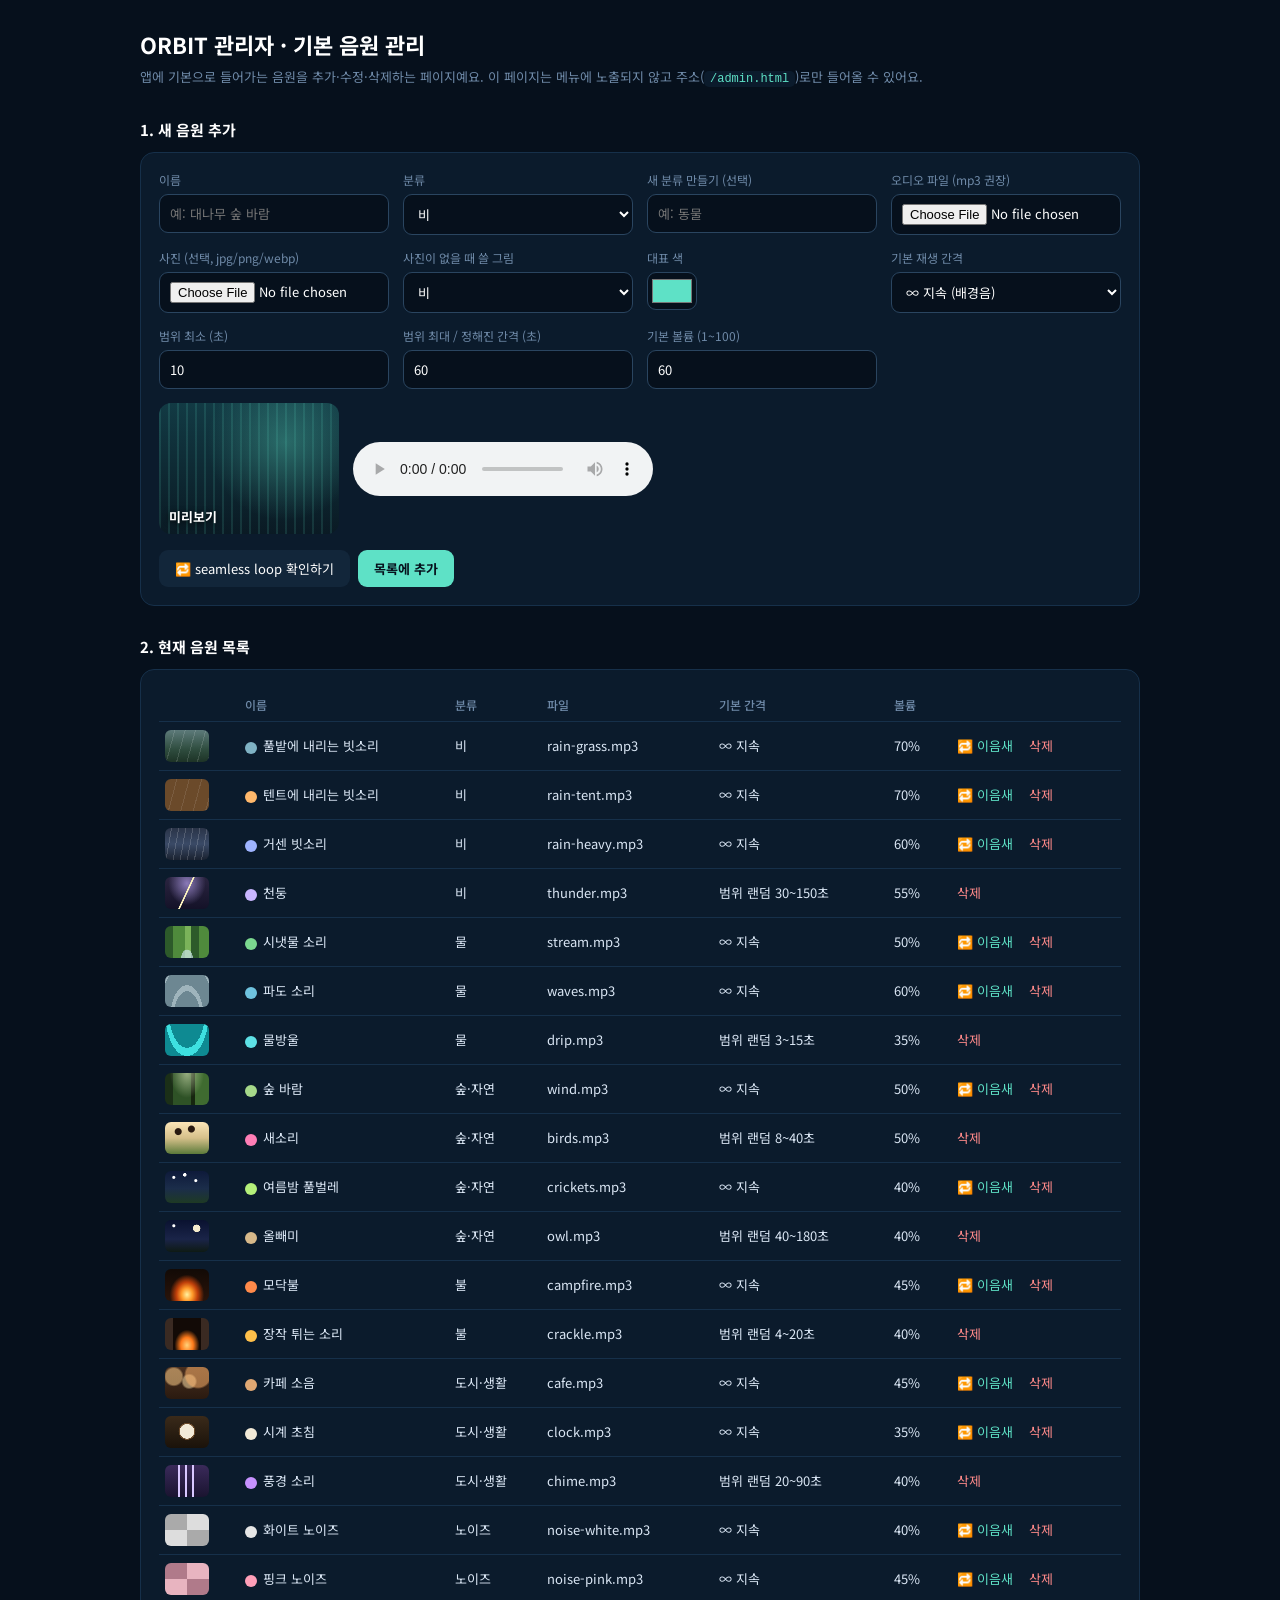
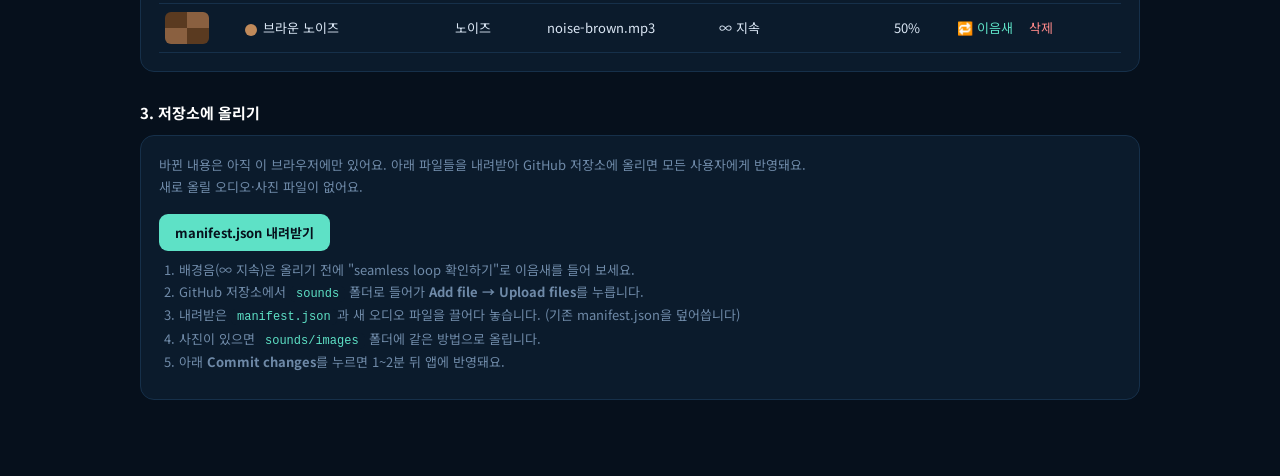
==== admin.html @ 8f3c001b "관리자 페이지에 seamless loop 확인 기능 추가 오디오를 고른 뒤(또는 목록의 배경음 옆 버튼으로) 끝 3초→처음 3초를 앱과 같은 반복 지점으로 이어서 재생하고, 이음새" ====
<!doctype html>
<html lang="ko">
<head>
<meta charset="utf-8">
<meta name="viewport" content="width=device-width, initial-scale=1">
<title>ORBIT 관리자 · 기본 음원 관리</title>
<meta name="robots" content="noindex">
<link rel="stylesheet" href="https://fonts.googleapis.com/css2?family=Noto+Sans+KR:wght@400;500;700&display=swap">
<link rel="stylesheet" href="css/scenes.css">
<style>
:root{--acc:#5ee1c6;--line:#16304a;--line2:#2a4560;--txt:#dbe7f5;--mut:#6f8aa8}
*{box-sizing:border-box;margin:0;padding:0}
body{font-family:'Noto Sans KR',system-ui,sans-serif;background:#06101c;color:var(--txt);padding:28px 20px 80px}
.wrap{max-width:1000px;margin:0 auto}
h1{font-size:22px;color:#fff;margin-bottom:6px}
h2{font-size:15px;color:#fff;margin:30px 0 12px}
p,li{font-size:13px;color:var(--mut);line-height:1.7}
ol{padding-left:20px;margin:8px 0}
code{background:#0b1b2c;padding:1px 6px;border-radius:5px;color:var(--acc);font-size:12px}
.box{background:#0b1b2c;border:1px solid var(--line);border-radius:14px;padding:18px}
.form{display:grid;grid-template-columns:repeat(auto-fill,minmax(220px,1fr));gap:14px}
label{display:flex;flex-direction:column;gap:6px;font-size:12px;color:var(--mut)}
input,select{background:#06101c;border:1px solid var(--line2);border-radius:9px;padding:9px 10px;color:#fff;font:inherit;font-size:13px}
input[type=color]{padding:2px;height:38px}
button{font:inherit;cursor:pointer;border:none;border-radius:9px;padding:9px 16px;font-size:13px;background:#12263a;color:#fff}
button.pri{background:var(--acc);color:#06101c;font-weight:700}
button.del{background:none;color:#ff8a8a;padding:4px 8px}
.acts{display:flex;gap:8px;margin-top:16px;flex-wrap:wrap;align-items:center}
.preview{display:flex;gap:14px;align-items:center;margin-top:14px}
.preview .card{width:180px;aspect-ratio:1.38;border-radius:12px;position:relative;overflow:hidden}
.preview .card img,.preview .card .art{position:absolute;inset:0;width:100%;height:100%;object-fit:cover}
.preview .card span{position:absolute;left:10px;bottom:8px;font-weight:700;color:#fff;font-size:13px;text-shadow:0 1px 6px #000;z-index:2}
table{width:100%;border-collapse:collapse;font-size:13px}
th,td{text-align:left;padding:8px 6px;border-bottom:1px solid var(--line)}
th{color:var(--mut);font-weight:500;font-size:12px}
td .sw{display:inline-block;width:12px;height:12px;border-radius:50%;vertical-align:middle;margin-right:6px}
td .th{width:44px;height:32px;border-radius:6px;display:block;background-size:cover}
.new{color:var(--acc);font-size:11px}
.dl a{display:inline-block;margin:4px 8px 4px 0;color:var(--acc);font-size:13px}
.msg{font-size:13px;color:var(--acc);margin-top:10px}
button.lp{background:none;color:var(--acc);padding:4px 8px;white-space:nowrap}
.lc{margin-top:14px;border:1px solid var(--line2);border-radius:12px;padding:14px;background:#06101c}
.lc-hd{display:flex;gap:8px;align-items:center;margin-bottom:10px}.lc-hd b{color:#fff;font-size:13px}.lc-hd .sp{flex:1}
.lc-wv{position:relative;height:90px;border-radius:8px;background:#0b1b2c;overflow:hidden}
.lc-wv canvas{width:100%;height:100%;display:block}
.lc-wv i{position:absolute;top:0;bottom:0;width:2px;background:#fff;left:0;opacity:.8}
.lc-wv span{position:absolute;top:6px;font-size:11px;color:var(--mut)}.lc-wv .l{left:8px}.lc-wv .r{right:8px}
.lc p{margin-top:8px}
</style>
</head>
<body>
<div class="wrap">
  <h1>ORBIT 관리자 · 기본 음원 관리</h1>
  <p>앱에 기본으로 들어가는 음원을 추가·수정·삭제하는 페이지예요. 이 페이지는 메뉴에 노출되지 않고 주소(<code>/admin.html</code>)로만 들어올 수 있어요.</p>

  <h2>1. 새 음원 추가</h2>
  <div class="box">
    <div class="form">
      <label>이름<input id="f-name" placeholder="예: 대나무 숲 바람"></label>
      <label>분류<select id="f-cat"></select></label>
      <label>새 분류 만들기 (선택)<input id="f-newcat" placeholder="예: 동물"></label>
      <label>오디오 파일 (mp3 권장)<input id="f-audio" type="file" accept="audio/*"></label>
      <label>사진 (선택, jpg/png/webp)<input id="f-image" type="file" accept="image/*"></label>
      <label>사진이 없을 때 쓸 그림<select id="f-scene"></select></label>
      <label>대표 색<input id="f-color" type="color" value="#5ee1c6"></label>
      <label>기본 재생 간격<select id="f-int"><option value="loop">∞ 지속 (배경음)</option><option value="range">범위 랜덤 (효과음)</option><option value="fixed">정해진 간격</option><option value="full">완전 랜덤</option></select></label>
      <label>범위 최소 (초)<input id="f-min" type="number" value="10" min="1" max="1800"></label>
      <label>범위 최대 / 정해진 간격 (초)<input id="f-max" type="number" value="60" min="1" max="1800"></label>
      <label>기본 볼륨 (1~100)<input id="f-vol" type="number" value="60" min="1" max="100"></label>
    </div>
    <div class="preview"><div class="card" id="pv"><div class="art scene s-mine"></div><span>미리보기</span></div><audio id="pa" controls></audio></div>
    <div class="acts"><button id="f-loop">🔁 seamless loop 확인하기</button><button class="pri" id="add">목록에 추가</button><span class="msg" id="msg"></span></div>
    <div class="lc" id="lc" hidden>
      <div class="lc-hd"><b id="lc-title"></b><span class="sp"></span><button id="lc-play">■ 멈추기</button><button id="lc-close">닫기</button></div>
      <div class="lc-wv"><canvas id="lc-wave"></canvas><i id="lc-head"></i><span class="l">끝 3초</span><span class="r">처음 3초</span></div>
      <p id="lc-info"></p>
    </div>
  </div>

  <h2>2. 현재 음원 목록</h2>
  <div class="box"><table><thead><tr><th></th><th>이름</th><th>분류</th><th>파일</th><th>기본 간격</th><th>볼륨</th><th></th></tr></thead><tbody id="list"></tbody></table></div>

  <h2>3. 저장소에 올리기</h2>
  <div class="box">
    <p>바뀐 내용은 아직 이 브라우저에만 있어요. 아래 파일들을 내려받아 GitHub 저장소에 올리면 모든 사용자에게 반영돼요.</p>
    <div class="dl" id="dl"></div>
    <div class="acts"><button class="pri" id="dlm">manifest.json 내려받기</button></div>
    <ol>
      <li>배경음(∞ 지속)은 올리기 전에 "seamless loop 확인하기"로 이음새를 들어 보세요.</li>
      <li>GitHub 저장소에서 <code>sounds</code> 폴더로 들어가 <b>Add file → Upload files</b>를 누릅니다.</li>
      <li>내려받은 <code>manifest.json</code>과 새 오디오 파일을 끌어다 놓습니다. (기존 manifest.json을 덮어씁니다)</li>
      <li>사진이 있으면 <code>sounds/images</code> 폴더에 같은 방법으로 올립니다.</li>
      <li>아래 <b>Commit changes</b>를 누르면 1~2분 뒤 앱에 반영돼요.</li>
    </ol>
  </div>
</div>
<script type="module" src="js/admin.js"></script>
</body>
</html>
---- css/scenes.css ----
/* Placeholder artwork drawn with CSS gradients.
   Each sound points to one of these with "scene" in sounds/manifest.json.
   When a sound has an "image", the photo is shown instead. */
.scene{background-color:#1a2a3a;background-size:cover;background-position:center}
.s-rain{background:repeating-linear-gradient(105deg,#ffffff00 0 9px,#ffffff22 9px 10px),linear-gradient(#5d7a7a,#2f4d3f 60%,#1d3326)}
.s-tent{background:repeating-linear-gradient(105deg,#ffffff00 0 11px,#ffffff1a 11px 12px),conic-gradient(from 180deg at 50% 0%,#6b4a2a 0 150deg,#b8c4c0 150deg 210deg,#6b4a2a 210deg)}
.s-storm{background:repeating-linear-gradient(100deg,#ffffff00 0 6px,#ffffff2a 6px 7px),linear-gradient(#2a3448,#3a4a66 50%,#1a2230)}
.s-thunder{background:linear-gradient(115deg,transparent 47%,#fff6c0 48% 50%,transparent 51%),radial-gradient(ellipse at 50% 20%,#8a7ab8,transparent 60%),linear-gradient(#2a2440,#141228)}
.s-stream{background:radial-gradient(ellipse at 50% 100%,#cfe8f0aa 0 18%,transparent 19%),repeating-linear-gradient(90deg,#2d5a2a 0 8px,#4f8a3c 8px 20px,#7bb35a 20px 26px)}
.s-wave{background:repeating-radial-gradient(ellipse at 50% 140%,#9fb4bc 0 3px,#6d8792 3px 14px),linear-gradient(#a9bcc4,#6d8792)}
.s-under{background:repeating-radial-gradient(ellipse at 50% -40%,#3ee0e0 0 4px,#0e8a92 4px 18px),linear-gradient(#18c4c4,#064c5a)}
.s-forest{background:radial-gradient(ellipse at 50% 0%,#f4ffd088,transparent 55%),repeating-linear-gradient(90deg,#1b2f17 0 8px,#2e5226 8px 26px,#16260f 26px 30px,#3f6b30 30px 46px)}
.s-birds{background:radial-gradient(circle at 30% 30%,#2a1a10 0 3px,transparent 4px),radial-gradient(circle at 60% 22%,#2a1a10 0 3px,transparent 4px),linear-gradient(#fbe5b8,#d6c08a 50%,#5b7a3a)}
.s-cricket{background:radial-gradient(circle at 20% 20%,#fff 0 1px,transparent 2px),radial-gradient(circle at 70% 30%,#fff 0 1px,transparent 2px),radial-gradient(circle at 45% 12%,#fff 0 1.5px,transparent 2px),linear-gradient(#0e1a3a,#1b2d4a 55%,#1e3a24)}
.s-night{background:radial-gradient(circle at 72% 26%,#f6eccc 0 9%,transparent 10%),radial-gradient(circle at 20% 18%,#fff 0 1px,transparent 2px),linear-gradient(#0a1230,#1a2448 60%,#0e1a14)}
.s-fire{background:radial-gradient(ellipse at 50% 80%,#fff2a0 0,#ff9a2a 18%,#c0400a 34%,transparent 55%),linear-gradient(#120a06,#2a140a)}
.s-fireplace{background:radial-gradient(ellipse at 50% 85%,#ffd27a 0,#ff7a1a 20%,transparent 40%),linear-gradient(90deg,#3a2a22 0 18%,#120a06 18% 82%,#3a2a22 82%)}
.s-cafe{background:radial-gradient(circle at 20% 30%,#ffcf8a88 0 8px,transparent 10px),radial-gradient(circle at 75% 25%,#ffb36a88 0 12px,transparent 14px),radial-gradient(circle at 55% 45%,#ffe0a888 0 6px,transparent 8px),linear-gradient(#4a3020,#2a1a10)}
.s-clock{background:radial-gradient(circle at 50% 48%,#f2ead8 0 26%,#6a4a2a 27% 30%,transparent 31%),linear-gradient(#3a2a1a,#1a120a)}
.s-chime{background:linear-gradient(90deg,transparent 30%,#d8c8ff 30% 33%,transparent 33% 46%,#d8c8ff 46% 49%,transparent 49% 62%,#d8c8ff 62% 65%,transparent 65%) 0 0/100% 70% no-repeat,linear-gradient(#3a2a5a,#1a1430)}
.s-white{background:repeating-conic-gradient(#ddd 0 25%,#aaa 0 50%) 0 0/3px 3px}
.s-pink{background:repeating-conic-gradient(#e8b4c0 0 25%,#b07a8a 0 50%) 0 0/4px 4px}
.s-brown{background:repeating-conic-gradient(#8a6040 0 25%,#5a3a20 0 50%) 0 0/5px 5px}
.s-mine{background:radial-gradient(circle at 70% 30%,#5ee1c655,transparent 50%),repeating-linear-gradient(90deg,#5ee1c622 0 2px,transparent 2px 9px),linear-gradient(#123a44,#0a1a24)}
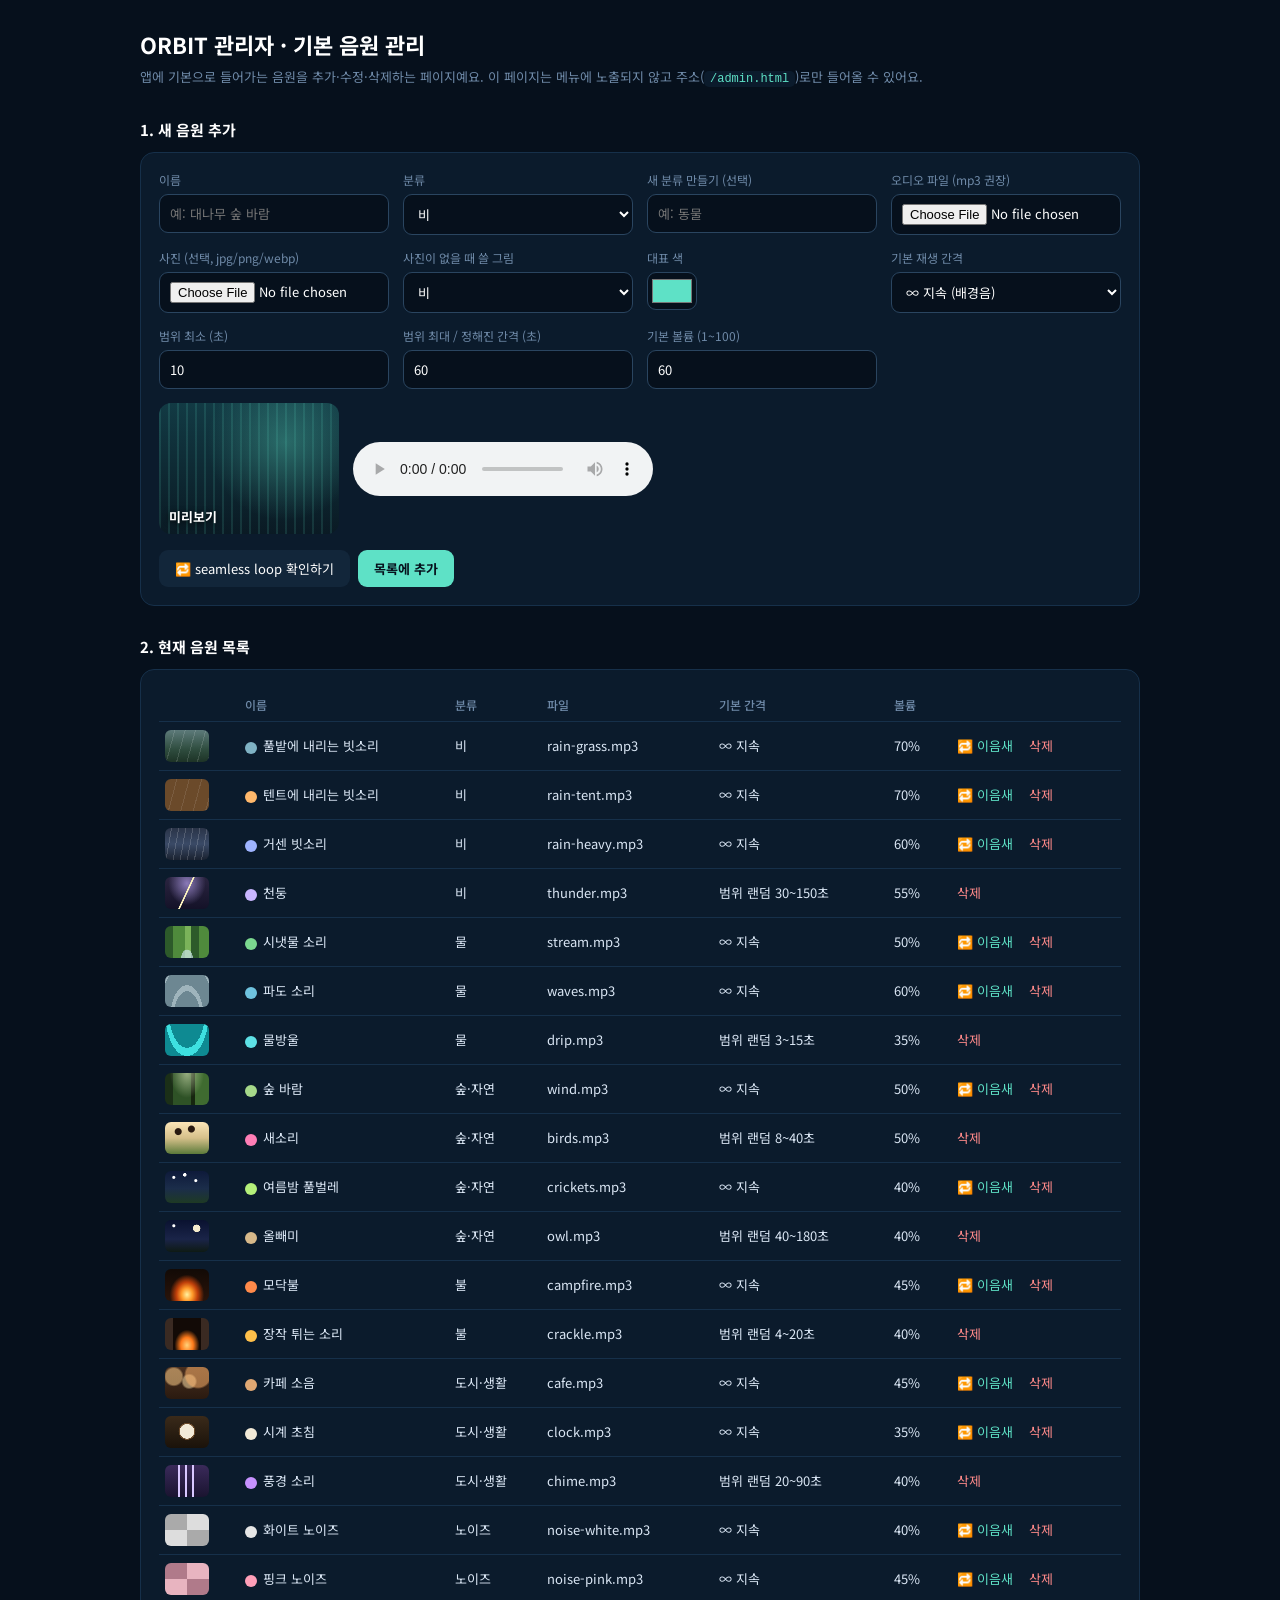
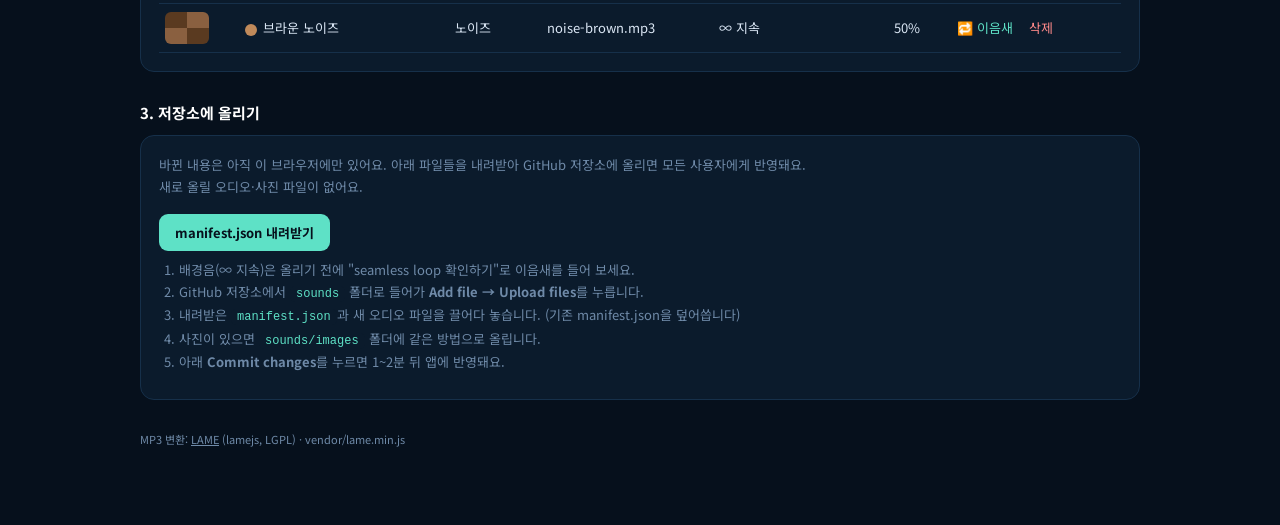
==== commit 8b165465: "관리자 페이지: 매끄러운 반복 파일 만들기 이음새 확인 화면에서 끝 부분을 처음과 겹쳐 섞어(equal-power crossfade) 반복 이음새가 없는 MP3를 브라우저에서 바로" ====
--- a/admin.html
+++ b/admin.html
@@ -46,6 +46,12 @@
 .lc-wv i{position:absolute;top:0;bottom:0;width:2px;background:#fff;left:0;opacity:.8}
 .lc-wv span{position:absolute;top:6px;font-size:11px;color:var(--mut)}.lc-wv .l{left:8px}.lc-wv .r{right:8px}
 .lc p{margin-top:8px}
+.lc-mk,.lc-made{display:flex;gap:10px;align-items:center;flex-wrap:wrap;margin-top:12px;font-size:13px;color:var(--mut)}
+.lc-mk label{flex-direction:row;align-items:center;gap:8px;font-size:13px}.lc-mk b{color:#fff;min-width:36px}
+.lc-mk input[type=range]{padding:0;width:140px;accent-color:var(--acc)}
+.lc-made{background:#0b1b2c;border-radius:10px;padding:10px 12px;color:var(--txt)}.lc-made .sp{flex:1}
+button:disabled{opacity:.6;cursor:wait}
+.credit{margin-top:30px;font-size:11px}
 </style>
 </head>
 <body>
@@ -74,6 +80,8 @@
       <div class="lc-hd"><b id="lc-title"></b><span class="sp"></span><button id="lc-play">■ 멈추기</button><button id="lc-close">닫기</button></div>
       <div class="lc-wv"><canvas id="lc-wave"></canvas><i id="lc-head"></i><span class="l">끝 3초</span><span class="r">처음 3초</span></div>
       <p id="lc-info"></p>
+      <div class="lc-mk"><span>이음새가 어색하면</span><label>겹치는 길이 <input type="range" id="lc-xf" min="0.5" max="5" step="0.5" value="2"> <b id="lc-xfv">2.0초</b></label><button class="pri" id="lc-make">✨ 매끄럽게 만들기</button></div>
+      <div class="lc-made" id="lc-made" hidden><span id="lc-made-info"></span><span class="sp"></span><button class="pri" id="lc-use">이 파일로 바꾸기</button><button id="lc-dl">⬇ 내려받기</button></div>
     </div>
   </div>
 
@@ -93,6 +101,7 @@
       <li>아래 <b>Commit changes</b>를 누르면 1~2분 뒤 앱에 반영돼요.</li>
     </ol>
   </div>
+  <p class="credit">MP3 변환: <a href="https://lame.sourceforge.io" style="color:var(--mut)">LAME</a> (lamejs, LGPL) · vendor/lame.min.js</p>
 </div>
 <script type="module" src="js/admin.js"></script>
 </body>
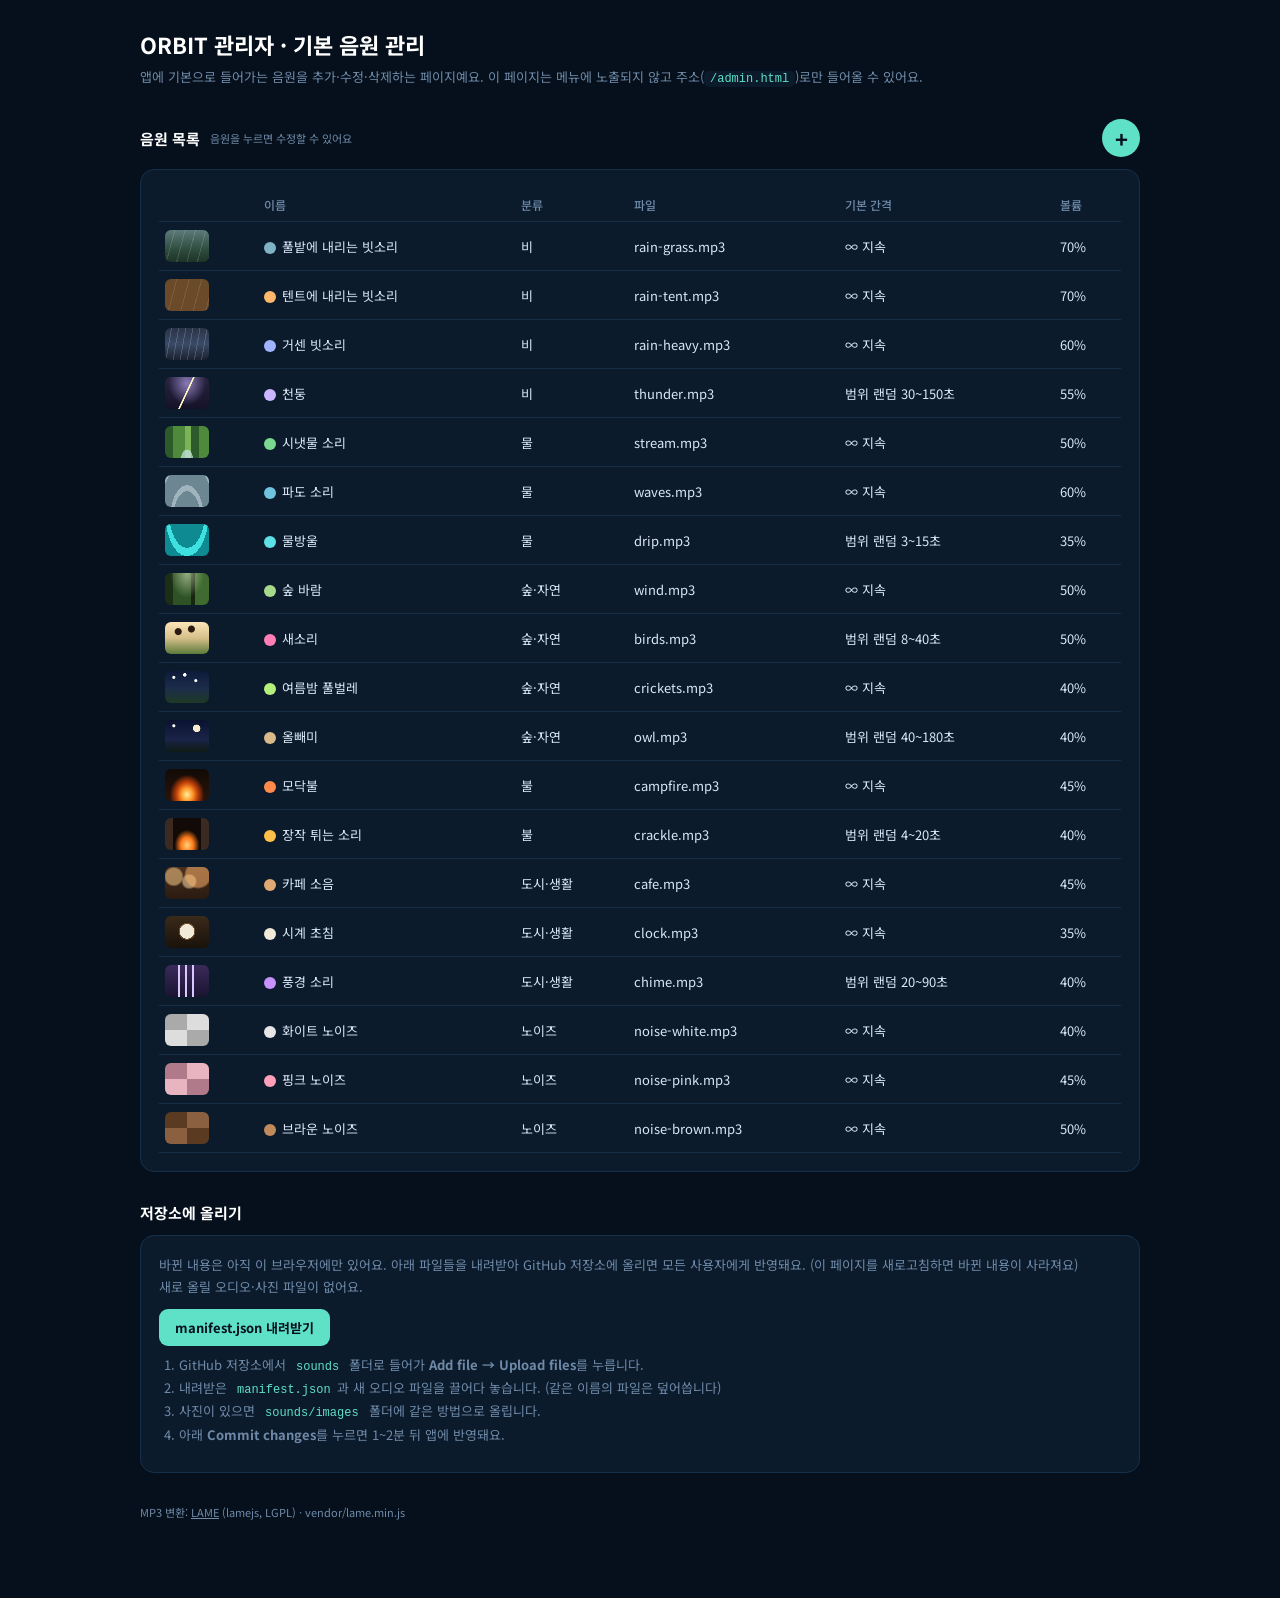
==== commit 75acc0b3: "관리자 페이지 개편: 음원 수정 모달, + 버튼, 볼륨 편집 목록의 음원을 누르면 수정 모달이 열리고, 목록 옆 + 버튼으로 같은 모달에서 추가. 모달 안에서 음원 볼륨 키우기·줄" ====
--- a/admin.html
+++ b/admin.html
@@ -8,49 +8,66 @@
 <link rel="stylesheet" href="https://fonts.googleapis.com/css2?family=Noto+Sans+KR:wght@400;500;700&display=swap">
 <link rel="stylesheet" href="css/scenes.css">
 <style>
-:root{--acc:#5ee1c6;--line:#16304a;--line2:#2a4560;--txt:#dbe7f5;--mut:#6f8aa8}
+:root{--acc:#5ee1c6;--line:#16304a;--line2:#2a4560;--txt:#dbe7f5;--mut:#6f8aa8;--bg:#06101c;--box:#0b1b2c}
 *{box-sizing:border-box;margin:0;padding:0}
-body{font-family:'Noto Sans KR',system-ui,sans-serif;background:#06101c;color:var(--txt);padding:28px 20px 80px}
+[hidden]{display:none!important}
+body{font-family:'Noto Sans KR',system-ui,sans-serif;background:var(--bg);color:var(--txt);padding:28px 20px 80px}
+body.lock{overflow:hidden}
 .wrap{max-width:1000px;margin:0 auto}
 h1{font-size:22px;color:#fff;margin-bottom:6px}
-h2{font-size:15px;color:#fff;margin:30px 0 12px}
+h2{font-size:15px;color:#fff}
+.sec{display:flex;align-items:center;gap:10px;margin:30px 0 12px}.sec .sp{flex:1}
 p,li{font-size:13px;color:var(--mut);line-height:1.7}
 ol{padding-left:20px;margin:8px 0}
-code{background:#0b1b2c;padding:1px 6px;border-radius:5px;color:var(--acc);font-size:12px}
-.box{background:#0b1b2c;border:1px solid var(--line);border-radius:14px;padding:18px}
-.form{display:grid;grid-template-columns:repeat(auto-fill,minmax(220px,1fr));gap:14px}
+code{background:var(--box);padding:1px 6px;border-radius:5px;color:var(--acc);font-size:12px}
+.box{background:var(--box);border:1px solid var(--line);border-radius:14px;padding:18px;overflow-x:auto}
+table{min-width:560px}
 label{display:flex;flex-direction:column;gap:6px;font-size:12px;color:var(--mut)}
-input,select{background:#06101c;border:1px solid var(--line2);border-radius:9px;padding:9px 10px;color:#fff;font:inherit;font-size:13px}
+input,select{background:var(--bg);border:1px solid var(--line2);border-radius:9px;padding:9px 10px;color:#fff;font:inherit;font-size:13px}
 input[type=color]{padding:2px;height:38px}
-button{font:inherit;cursor:pointer;border:none;border-radius:9px;padding:9px 16px;font-size:13px;background:#12263a;color:#fff}
-button.pri{background:var(--acc);color:#06101c;font-weight:700}
-button.del{background:none;color:#ff8a8a;padding:4px 8px}
-.acts{display:flex;gap:8px;margin-top:16px;flex-wrap:wrap;align-items:center}
-.preview{display:flex;gap:14px;align-items:center;margin-top:14px}
-.preview .card{width:180px;aspect-ratio:1.38;border-radius:12px;position:relative;overflow:hidden}
-.preview .card img,.preview .card .art{position:absolute;inset:0;width:100%;height:100%;object-fit:cover}
-.preview .card span{position:absolute;left:10px;bottom:8px;font-weight:700;color:#fff;font-size:13px;text-shadow:0 1px 6px #000;z-index:2}
+input[type=range]{padding:0;border:none;background:none;accent-color:var(--acc)}
+button{font:inherit;cursor:pointer;border:none;border-radius:9px;padding:9px 16px;font-size:13px;background:#12263a;color:#fff;white-space:nowrap}
+button.pri{background:var(--acc);color:var(--bg);font-weight:700}
+button.del{background:none;color:#ff8a8a}
+button:disabled{opacity:.55;cursor:wait}
+button.plus{width:38px;height:38px;padding:0;border-radius:50%;font-size:22px;line-height:38px;background:var(--acc);color:var(--bg);font-weight:700}
+.msg{font-size:13px;color:var(--acc)}
+/* list */
 table{width:100%;border-collapse:collapse;font-size:13px}
 th,td{text-align:left;padding:8px 6px;border-bottom:1px solid var(--line)}
 th{color:var(--mut);font-weight:500;font-size:12px}
+tbody tr{cursor:pointer}tbody tr:hover td{background:#0f2337}
 td .sw{display:inline-block;width:12px;height:12px;border-radius:50%;vertical-align:middle;margin-right:6px}
-td .th{width:44px;height:32px;border-radius:6px;display:block;background-size:cover}
-.new{color:var(--acc);font-size:11px}
+td .th{width:44px;height:32px;border-radius:6px;display:block;background-size:cover;background-position:center}
+.tag{color:var(--acc);font-size:11px;margin-left:4px}
 .dl a{display:inline-block;margin:4px 8px 4px 0;color:var(--acc);font-size:13px}
-.msg{font-size:13px;color:var(--acc);margin-top:10px}
-button.lp{background:none;color:var(--acc);padding:4px 8px;white-space:nowrap}
-.lc{margin-top:14px;border:1px solid var(--line2);border-radius:12px;padding:14px;background:#06101c}
-.lc-hd{display:flex;gap:8px;align-items:center;margin-bottom:10px}.lc-hd b{color:#fff;font-size:13px}.lc-hd .sp{flex:1}
-.lc-wv{position:relative;height:90px;border-radius:8px;background:#0b1b2c;overflow:hidden}
-.lc-wv canvas{width:100%;height:100%;display:block}
-.lc-wv i{position:absolute;top:0;bottom:0;width:2px;background:#fff;left:0;opacity:.8}
-.lc-wv span{position:absolute;top:6px;font-size:11px;color:var(--mut)}.lc-wv .l{left:8px}.lc-wv .r{right:8px}
-.lc p{margin-top:8px}
-.lc-mk,.lc-made{display:flex;gap:10px;align-items:center;flex-wrap:wrap;margin-top:12px;font-size:13px;color:var(--mut)}
-.lc-mk label{flex-direction:row;align-items:center;gap:8px;font-size:13px}.lc-mk b{color:#fff;min-width:36px}
-.lc-mk input[type=range]{padding:0;width:140px;accent-color:var(--acc)}
-.lc-made{background:#0b1b2c;border-radius:10px;padding:10px 12px;color:var(--txt)}.lc-made .sp{flex:1}
-button:disabled{opacity:.6;cursor:wait}
+/* modal */
+.ov{position:fixed;inset:0;background:#02070dcc;display:flex;align-items:flex-start;justify-content:center;padding:30px 14px;overflow:auto;z-index:10}
+.ov[hidden]{display:none}
+.dlg{width:100%;max-width:780px;background:var(--box);border:1px solid var(--line2);border-radius:16px;padding:20px 20px 16px;position:relative}
+.dlg-hd{display:flex;align-items:center;gap:10px;margin-bottom:16px}.dlg-hd h3{font-size:17px;color:#fff}.dlg-hd .sp{flex:1}
+.x{background:none;font-size:20px;padding:4px 10px;color:var(--mut)}
+.form{display:grid;grid-template-columns:repeat(auto-fill,minmax(210px,1fr));gap:14px}
+.top{display:grid;grid-template-columns:180px 1fr;gap:18px;margin-bottom:16px}
+@media (max-width:640px){.top{grid-template-columns:1fr}}
+.card{width:180px;aspect-ratio:1.38;border-radius:12px;position:relative;overflow:hidden;background:#000}
+.card img,.card .art{position:absolute;inset:0;width:100%;height:100%;object-fit:cover}
+.card span{position:absolute;left:10px;bottom:8px;font-weight:700;color:#fff;font-size:13px;text-shadow:0 1px 6px #000;z-index:2}
+.small{font-size:11px;color:var(--mut)}
+.int-row{display:flex;gap:10px}.int-row label{flex:1}
+.tools{margin-top:18px;border-top:1px solid var(--line);padding-top:16px}
+.tools h4{font-size:14px;color:#fff;margin-bottom:4px}
+.tool{background:var(--bg);border:1px solid var(--line2);border-radius:12px;padding:14px;margin-top:12px}
+.tool-hd{display:flex;align-items:center;gap:8px;margin-bottom:8px;font-size:13px;color:#fff;font-weight:700}.tool-hd .sp{flex:1}
+.row{display:flex;gap:10px;align-items:center;flex-wrap:wrap;font-size:13px;color:var(--mut)}
+.row b{color:#fff}
+.wv{position:relative;height:70px;border-radius:8px;background:var(--box);overflow:hidden;margin:8px 0}
+.wv canvas{width:100%;height:100%;display:block}
+.wv i{position:absolute;top:0;bottom:0;width:2px;background:#fff;left:0;opacity:0}
+.wv i.on{opacity:.85}
+.wv span{position:absolute;top:5px;font-size:11px;color:var(--mut)}.wv .l{left:8px}.wv .r{right:8px}
+.state{font-size:12px;color:var(--acc);margin-top:6px}
+.foot{display:flex;gap:8px;align-items:center;margin-top:18px;flex-wrap:wrap}.foot .sp{flex:1}
 .credit{margin-top:30px;font-size:11px}
 </style>
 </head>
@@ -59,50 +76,72 @@
   <h1>ORBIT 관리자 · 기본 음원 관리</h1>
   <p>앱에 기본으로 들어가는 음원을 추가·수정·삭제하는 페이지예요. 이 페이지는 메뉴에 노출되지 않고 주소(<code>/admin.html</code>)로만 들어올 수 있어요.</p>
 
-  <h2>1. 새 음원 추가</h2>
+  <div class="sec"><h2>음원 목록</h2><span class="small">음원을 누르면 수정할 수 있어요</span><span class="sp"></span><span class="msg" id="msg"></span><button class="plus" id="add" title="새 음원 추가">+</button></div>
+  <div class="box"><table><thead><tr><th></th><th>이름</th><th>분류</th><th>파일</th><th>기본 간격</th><th>볼륨</th></tr></thead><tbody id="list"></tbody></table></div>
+
+  <div class="sec"><h2>저장소에 올리기</h2></div>
   <div class="box">
-    <div class="form">
-      <label>이름<input id="f-name" placeholder="예: 대나무 숲 바람"></label>
-      <label>분류<select id="f-cat"></select></label>
-      <label>새 분류 만들기 (선택)<input id="f-newcat" placeholder="예: 동물"></label>
-      <label>오디오 파일 (mp3 권장)<input id="f-audio" type="file" accept="audio/*"></label>
-      <label>사진 (선택, jpg/png/webp)<input id="f-image" type="file" accept="image/*"></label>
-      <label>사진이 없을 때 쓸 그림<select id="f-scene"></select></label>
-      <label>대표 색<input id="f-color" type="color" value="#5ee1c6"></label>
-      <label>기본 재생 간격<select id="f-int"><option value="loop">∞ 지속 (배경음)</option><option value="range">범위 랜덤 (효과음)</option><option value="fixed">정해진 간격</option><option value="full">완전 랜덤</option></select></label>
-      <label>범위 최소 (초)<input id="f-min" type="number" value="10" min="1" max="1800"></label>
-      <label>범위 최대 / 정해진 간격 (초)<input id="f-max" type="number" value="60" min="1" max="1800"></label>
-      <label>기본 볼륨 (1~100)<input id="f-vol" type="number" value="60" min="1" max="100"></label>
-    </div>
-    <div class="preview"><div class="card" id="pv"><div class="art scene s-mine"></div><span>미리보기</span></div><audio id="pa" controls></audio></div>
-    <div class="acts"><button id="f-loop">🔁 seamless loop 확인하기</button><button class="pri" id="add">목록에 추가</button><span class="msg" id="msg"></span></div>
-    <div class="lc" id="lc" hidden>
-      <div class="lc-hd"><b id="lc-title"></b><span class="sp"></span><button id="lc-play">■ 멈추기</button><button id="lc-close">닫기</button></div>
-      <div class="lc-wv"><canvas id="lc-wave"></canvas><i id="lc-head"></i><span class="l">끝 3초</span><span class="r">처음 3초</span></div>
-      <p id="lc-info"></p>
-      <div class="lc-mk"><span>이음새가 어색하면</span><label>겹치는 길이 <input type="range" id="lc-xf" min="0.5" max="5" step="0.5" value="2"> <b id="lc-xfv">2.0초</b></label><button class="pri" id="lc-make">✨ 매끄럽게 만들기</button></div>
-      <div class="lc-made" id="lc-made" hidden><span id="lc-made-info"></span><span class="sp"></span><button class="pri" id="lc-use">이 파일로 바꾸기</button><button id="lc-dl">⬇ 내려받기</button></div>
-    </div>
-  </div>
-
-  <h2>2. 현재 음원 목록</h2>
-  <div class="box"><table><thead><tr><th></th><th>이름</th><th>분류</th><th>파일</th><th>기본 간격</th><th>볼륨</th><th></th></tr></thead><tbody id="list"></tbody></table></div>
-
-  <h2>3. 저장소에 올리기</h2>
-  <div class="box">
-    <p>바뀐 내용은 아직 이 브라우저에만 있어요. 아래 파일들을 내려받아 GitHub 저장소에 올리면 모든 사용자에게 반영돼요.</p>
+    <p>바뀐 내용은 아직 이 브라우저에만 있어요. 아래 파일들을 내려받아 GitHub 저장소에 올리면 모든 사용자에게 반영돼요. (이 페이지를 새로고침하면 바뀐 내용이 사라져요)</p>
     <div class="dl" id="dl"></div>
-    <div class="acts"><button class="pri" id="dlm">manifest.json 내려받기</button></div>
+    <div class="row" style="margin-top:10px"><button class="pri" id="dlm">manifest.json 내려받기</button></div>
     <ol>
-      <li>배경음(∞ 지속)은 올리기 전에 "seamless loop 확인하기"로 이음새를 들어 보세요.</li>
       <li>GitHub 저장소에서 <code>sounds</code> 폴더로 들어가 <b>Add file → Upload files</b>를 누릅니다.</li>
-      <li>내려받은 <code>manifest.json</code>과 새 오디오 파일을 끌어다 놓습니다. (기존 manifest.json을 덮어씁니다)</li>
+      <li>내려받은 <code>manifest.json</code>과 새 오디오 파일을 끌어다 놓습니다. (같은 이름의 파일은 덮어씁니다)</li>
       <li>사진이 있으면 <code>sounds/images</code> 폴더에 같은 방법으로 올립니다.</li>
       <li>아래 <b>Commit changes</b>를 누르면 1~2분 뒤 앱에 반영돼요.</li>
     </ol>
   </div>
   <p class="credit">MP3 변환: <a href="https://lame.sourceforge.io" style="color:var(--mut)">LAME</a> (lamejs, LGPL) · vendor/lame.min.js</p>
 </div>
+
+<div class="ov" id="ov" hidden>
+  <div class="dlg" role="dialog" aria-modal="true" aria-labelledby="dlg-title">
+    <div class="dlg-hd"><h3 id="dlg-title">음원 수정</h3><span class="sp"></span><button class="x" id="close" aria-label="닫기">✕</button></div>
+
+    <div class="top">
+      <div><div class="card" id="pv"></div><p class="small" style="margin-top:6px">라이브러리에 보이는 모습</p></div>
+      <div class="form">
+        <label>이름<input id="f-name" placeholder="예: 대나무 숲 바람"></label>
+        <label>분류<select id="f-cat"></select></label>
+        <label>새 분류 만들기 (선택)<input id="f-newcat" placeholder="예: 동물"></label>
+        <label>대표 색<input id="f-color" type="color" value="#5ee1c6"></label>
+      </div>
+    </div>
+    <div class="form">
+      <label>오디오 파일 <span class="small" id="f-audio-now"></span><input id="f-audio" type="file" accept="audio/*"></label>
+      <label>사진 (선택) <span class="small" id="f-image-now"></span><input id="f-image" type="file" accept="image/*"></label>
+      <label>사진이 없을 때 쓸 그림<select id="f-scene"></select></label>
+      <label>기본 재생 간격<select id="f-int"><option value="loop">∞ 지속 (배경음)</option><option value="range">범위 랜덤 (효과음)</option><option value="fixed">정해진 간격</option><option value="full">완전 랜덤</option></select></label>
+      <div class="int-row" id="int-range"><label>최소 (초)<input id="f-min" type="number" min="1" max="1800"></label><label>최대 (초)<input id="f-max" type="number" min="1" max="1800"></label></div>
+      <label id="int-fixed">간격 (초)<input id="f-val" type="number" min="1" max="1800"></label>
+      <label>앱에서의 기본 볼륨 (1~100)<input id="f-vol" type="number" min="1" max="100"></label>
+    </div>
+
+    <div class="tools" id="tools">
+      <h4>음원 편집</h4>
+      <p>편집한 결과는 "저장"을 누를 때 새 MP3 파일로 만들어져요. 원래 파일은 그대로 있어요.</p>
+      <div class="wv"><canvas id="wv-all"></canvas><i id="wv-all-head"></i></div>
+      <div class="row"><button id="t-play">▶ 처음부터 듣기</button><span id="t-len"></span><span class="sp" style="flex:1"></span><button id="t-reset" hidden>↺ 원래 파일로 되돌리기</button></div>
+      <div class="state" id="t-state"></div>
+
+      <div class="tool">
+        <div class="tool-hd">🔊 음원 볼륨 키우기·줄이기</div>
+        <div class="row">지금 크기 <b id="v-now">-</b><span>· 다른 기본 음원들의 평균 <b id="v-avg">계산 중…</b></span></div>
+        <div class="row" style="margin-top:8px"><label style="flex-direction:row;align-items:center;gap:8px">바꿀 양 <input type="range" id="v-db" min="-18" max="18" step="0.5" value="0" style="width:200px"></label><b id="v-dbv">0 dB</b><span id="v-warn" style="color:#ffb86b"></span></div>
+        <div class="row" style="margin-top:8px"><button id="v-match">평균에 맞추기</button><button id="v-prev">▶ 바꾼 크기로 들어보기</button><button class="pri" id="v-apply">적용</button></div>
+      </div>
+
+      <div class="tool">
+        <div class="tool-hd">🔁 seamless loop</div>
+        <div class="row"><button id="lc-play">▶ 이음새 듣기 (끝 3초 → 처음 3초)</button><span id="lc-info"></span></div>
+        <div class="wv" id="lc-wv" hidden><canvas id="lc-wave"></canvas><i id="lc-head"></i><span class="l">끝 3초</span><span class="r">처음 3초</span></div>
+        <div class="row" style="margin-top:8px"><label style="flex-direction:row;align-items:center;gap:8px">겹치는 길이 <input type="range" id="lc-xf" min="0.5" max="5" step="0.5" value="2" style="width:140px"></label><b id="lc-xfv">2.0초</b><button class="pri" id="lc-make">✨ 매끄럽게 만들기</button></div>
+      </div>
+    </div>
+
+    <div class="foot"><button class="del" id="delete">이 음원 삭제</button><span class="sp"></span><span class="msg" id="dmsg"></span><button id="cancel">취소</button><button class="pri" id="save">저장</button></div>
+  </div>
+</div>
 <script type="module" src="js/admin.js"></script>
 </body>
 </html>
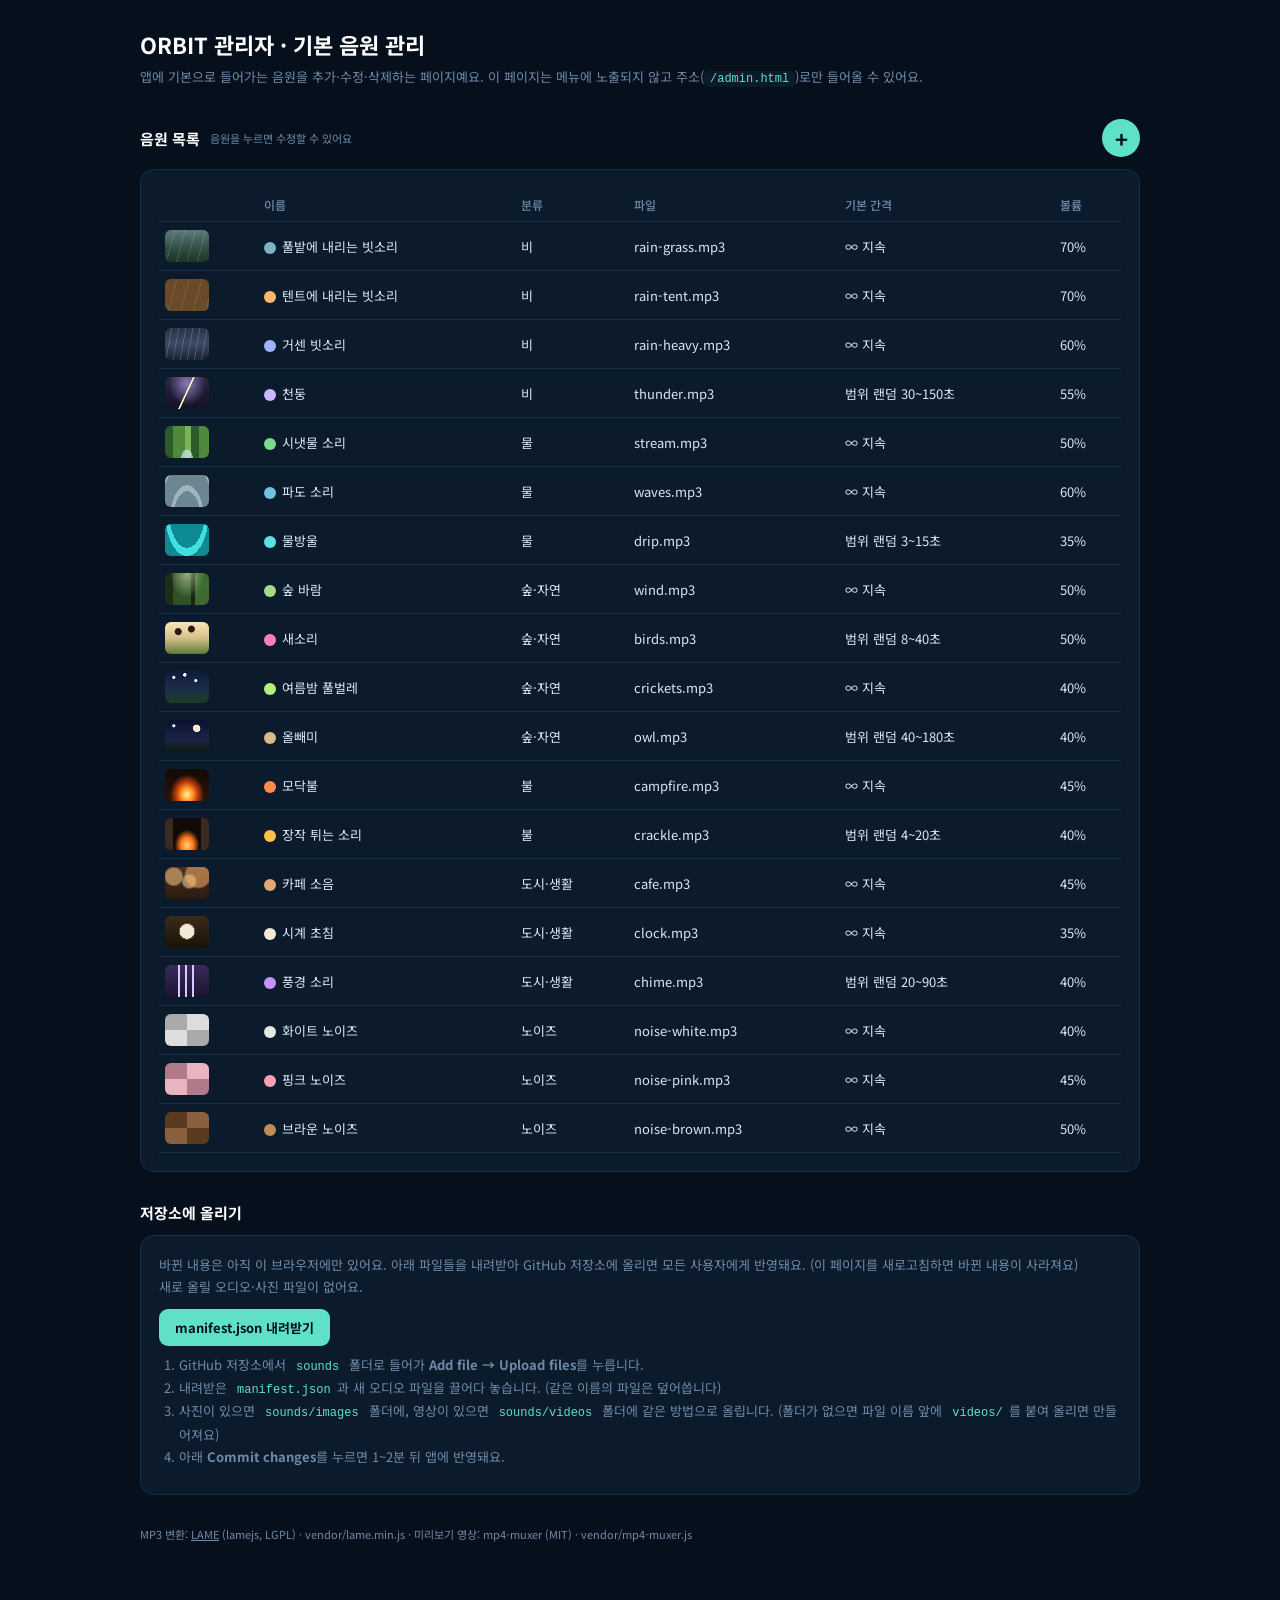
==== commit ab35d7c6: "Sound videos: card hover preview, video/photo player background with picker and crop focus, full scr" ====
--- a/admin.html
+++ b/admin.html
@@ -29,7 +29,8 @@
 button{font:inherit;cursor:pointer;border:none;border-radius:9px;padding:9px 16px;font-size:13px;background:#12263a;color:#fff;white-space:nowrap}
 button.pri{background:var(--acc);color:var(--bg);font-weight:700}
 button.del{background:none;color:#ff8a8a}
-button:disabled{opacity:.55;cursor:wait}
+button:disabled{opacity:.45;cursor:default}
+button.busy{cursor:progress}
 button.plus{width:38px;height:38px;padding:0;border-radius:50%;font-size:22px;line-height:38px;background:var(--acc);color:var(--bg);font-weight:700}
 .msg{font-size:13px;color:var(--acc)}
 /* list */
@@ -69,6 +70,30 @@
 .state{font-size:12px;color:var(--acc);margin-top:6px}
 .foot{display:flex;gap:8px;align-items:center;margin-top:18px;flex-wrap:wrap}.foot .sp{flex:1}
 .credit{margin-top:30px;font-size:11px}
+.card video{position:absolute;inset:0;width:100%;height:100%;object-fit:cover}
+.media-row{display:flex;gap:16px;align-items:flex-start;margin:-4px 0 16px;padding:12px;border:1px solid var(--line);border-radius:12px}
+.crop{width:76px;aspect-ratio:9/16;border-radius:8px;overflow:hidden;position:relative;background:#000;flex:none}
+.crop img,.crop video{position:absolute;inset:0;width:100%;height:100%;object-fit:cover}
+.media-ctl{flex:1;display:flex;flex-direction:column;gap:10px}
+.media-ctl input[type=range]{padding:0;border:none;background:none;accent-color:var(--acc)}
+.lbl{display:flex;flex-direction:column;gap:6px;font-size:12px;color:var(--mut)}
+label.inl{flex-direction:row;align-items:center;gap:6px;font-size:13px}
+.dd{position:relative}
+.dd-btn{width:100%;display:flex;justify-content:space-between;align-items:center;background:var(--bg);border:1px solid var(--line2);padding:9px 10px;text-align:left}
+.dd-btn em{font-style:normal;color:var(--mut);font-size:9px}
+.dd-list{position:absolute;left:0;right:0;top:calc(100% + 4px);background:var(--box);border:1px solid var(--line2);border-radius:10px;list-style:none;padding:4px;z-index:5;max-height:280px;overflow:auto;box-shadow:0 10px 30px #000a}
+.dd-list li{padding:8px 10px;border-radius:7px;cursor:pointer;font-size:13px;color:var(--txt)}
+.dd-list li:hover,.dd-list li.on{background:#12263a}
+.dd-list li.add{color:var(--acc);border-top:1px solid var(--line);border-radius:0 0 7px 7px;margin-top:2px}
+.dd-list li.form{display:flex;gap:6px;padding:6px;cursor:default;background:none}
+.dd-list li.form input{flex:1;min-width:0}
+.dd-list li.form button{padding:8px 12px}
+.dd-list .err{font-size:11px;color:#ff8a8a;padding:0 8px 6px}
+.wv-sel{cursor:crosshair;touch-action:none;user-select:none}
+.wv .sel{position:absolute;top:0;bottom:0;border-left:2px solid #ffd36b;border-right:2px solid #ffd36b;box-shadow:0 0 0 2000px #06101caa;pointer-events:none}
+.wv .sel s{position:absolute;top:0;bottom:0}
+.wv .sel .fi{left:0;background:linear-gradient(to right,#06101cdd,transparent)}
+.wv .sel .fo{right:0;background:linear-gradient(to left,#06101cdd,transparent)}
 </style>
 </head>
 <body>
@@ -87,11 +112,11 @@
     <ol>
       <li>GitHub 저장소에서 <code>sounds</code> 폴더로 들어가 <b>Add file → Upload files</b>를 누릅니다.</li>
       <li>내려받은 <code>manifest.json</code>과 새 오디오 파일을 끌어다 놓습니다. (같은 이름의 파일은 덮어씁니다)</li>
-      <li>사진이 있으면 <code>sounds/images</code> 폴더에 같은 방법으로 올립니다.</li>
+      <li>사진이 있으면 <code>sounds/images</code> 폴더에, 영상이 있으면 <code>sounds/videos</code> 폴더에 같은 방법으로 올립니다. (폴더가 없으면 파일 이름 앞에 <code>videos/</code>를 붙여 올리면 만들어져요)</li>
       <li>아래 <b>Commit changes</b>를 누르면 1~2분 뒤 앱에 반영돼요.</li>
     </ol>
   </div>
-  <p class="credit">MP3 변환: <a href="https://lame.sourceforge.io" style="color:var(--mut)">LAME</a> (lamejs, LGPL) · vendor/lame.min.js</p>
+  <p class="credit">MP3 변환: <a href="https://lame.sourceforge.io" style="color:var(--mut)">LAME</a> (lamejs, LGPL) · vendor/lame.min.js · 미리보기 영상: mp4-muxer (MIT) · vendor/mp4-muxer.js</p>
 </div>
 
 <div class="ov" id="ov" hidden>
@@ -102,14 +127,22 @@
       <div><div class="card" id="pv"></div><p class="small" style="margin-top:6px">라이브러리에 보이는 모습</p></div>
       <div class="form">
         <label>이름<input id="f-name" placeholder="예: 대나무 숲 바람"></label>
-        <label>분류<select id="f-cat"></select></label>
-        <label>새 분류 만들기 (선택)<input id="f-newcat" placeholder="예: 동물"></label>
+        <div class="lbl">분류<div class="dd" id="f-cat"><button type="button" class="dd-btn" aria-haspopup="listbox"><span></span><em>▼</em></button><ul class="dd-list" role="listbox" hidden></ul></div></div>
         <label>대표 색<input id="f-color" type="color" value="#5ee1c6"></label>
       </div>
     </div>
+    <div class="media-row" id="media-row" hidden>
+      <div class="crop" id="crop"></div>
+      <div class="media-ctl">
+        <div class="small">믹스 화면에서는 세로로 잘려서 보여요. 남길 위치를 고르세요.</div>
+        <label class="inl">왼쪽 <input type="range" id="f-focus" min="0" max="100" value="50" style="flex:1"> 오른쪽</label>
+        <div class="state" id="media-state"></div>
+        <button class="del" id="f-media-clear" style="padding:6px 0;align-self:flex-start">사진·영상 빼기</button>
+      </div>
+    </div>
     <div class="form">
-      <label>오디오 파일 <span class="small" id="f-audio-now"></span><input id="f-audio" type="file" accept="audio/*"></label>
-      <label>사진 (선택) <span class="small" id="f-image-now"></span><input id="f-image" type="file" accept="image/*"></label>
+      <label>오디오 파일<input id="f-audio" type="file" accept="audio/*"></label>
+      <label>사진 또는 영상 (선택)<input id="f-image" type="file" accept="image/*,video/mp4,video/webm,video/quicktime"></label>
       <label>사진이 없을 때 쓸 그림<select id="f-scene"></select></label>
       <label>기본 재생 간격<select id="f-int"><option value="loop">∞ 지속 (배경음)</option><option value="range">범위 랜덤 (효과음)</option><option value="fixed">정해진 간격</option><option value="full">완전 랜덤</option></select></label>
       <div class="int-row" id="int-range"><label>최소 (초)<input id="f-min" type="number" min="1" max="1800"></label><label>최대 (초)<input id="f-max" type="number" min="1" max="1800"></label></div>
@@ -120,9 +153,17 @@
     <div class="tools" id="tools">
       <h4>음원 편집</h4>
       <p>편집한 결과는 "저장"을 누를 때 새 MP3 파일로 만들어져요. 원래 파일은 그대로 있어요.</p>
-      <div class="wv"><canvas id="wv-all"></canvas><i id="wv-all-head"></i></div>
+      <div class="wv wv-sel" id="wv-box"><canvas id="wv-all"></canvas><div class="sel" id="tr-sel"><s class="fi" id="tr-fi-sh"></s><s class="fo" id="tr-fo-sh"></s></div><i id="wv-all-head"></i></div>
       <div class="row"><button id="t-play">▶ 처음부터 듣기</button><span id="t-len"></span><span class="sp" style="flex:1"></span><button id="t-reset" hidden>↺ 원래 파일로 되돌리기</button></div>
       <div class="state" id="t-state"></div>
+
+      <div class="tool">
+        <div class="tool-hd">✂ 일부분 잘라 효과음 만들기</div>
+        <p class="small">위 파형을 끌어서 남길 부분을 고르세요. 노란 선을 끌면 시작과 끝을 조절할 수 있어요.</p>
+        <div class="row" style="margin-top:8px"><label class="inl">시작 <input id="tr-a" type="number" min="0" step="0.1" style="width:84px"> 초</label><label class="inl">끝 <input id="tr-b" type="number" min="0" step="0.1" style="width:84px"> 초</label><span id="tr-len"></span></div>
+        <div class="row" style="margin-top:8px"><label class="inl">처음 서서히 커지기 <input type="range" id="tr-fi" min="0" max="3" step="0.1" value="0.3" style="width:120px"></label><b id="tr-fiv">0.3초</b><label class="inl">끝 서서히 작아지기 <input type="range" id="tr-fo" min="0" max="3" step="0.1" value="0.5" style="width:120px"></label><b id="tr-fov">0.5초</b></div>
+        <div class="row" style="margin-top:8px"><button id="tr-play">▶ 고른 부분 듣기</button><button id="tr-all">전체 선택</button><button class="pri" id="tr-apply">✂ 잘라내기 적용</button><button id="tr-fx" hidden>재생 간격을 효과음(범위 랜덤)으로</button></div>
+      </div>
 
       <div class="tool">
         <div class="tool-hd">🔊 음원 볼륨 키우기·줄이기</div>
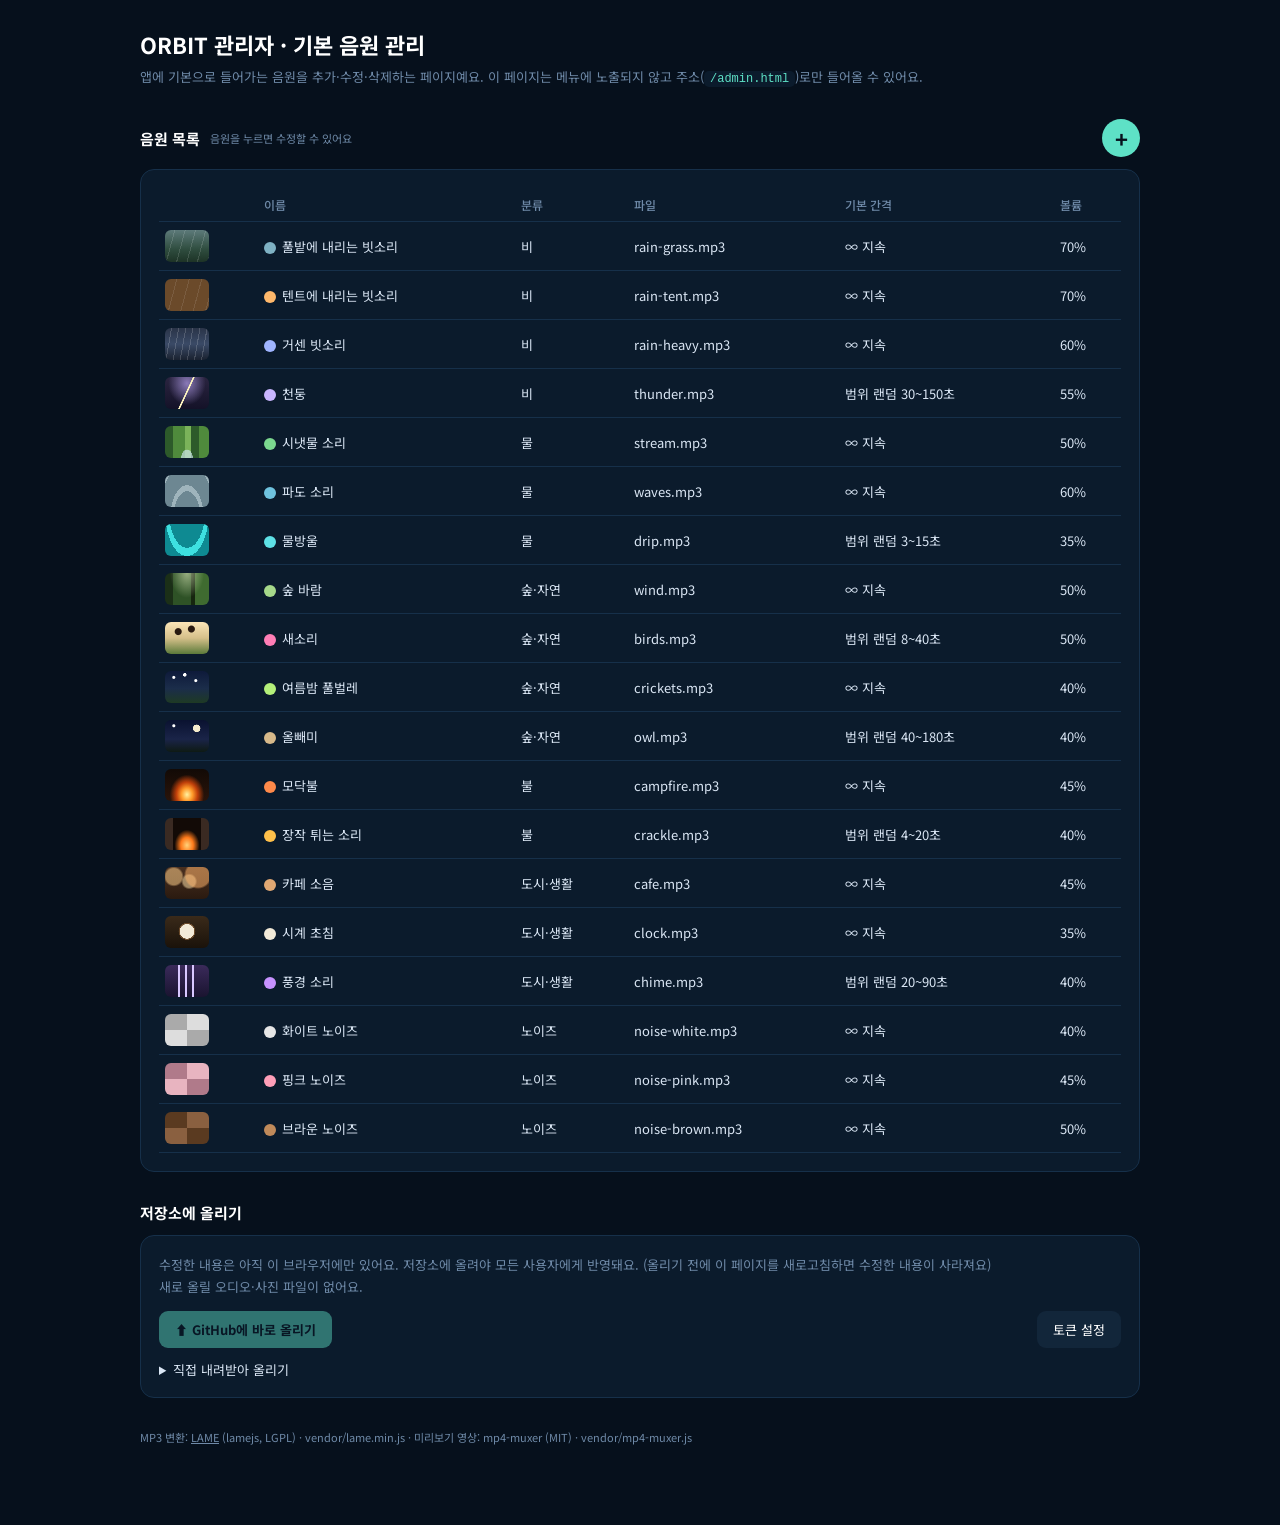
==== commit 7dc61d74: "Admin: push straight to GitHub, drag to pick mix-screen area, fold audio tools Co-Authored-By: Claud" ====
--- a/admin.html
+++ b/admin.html
@@ -71,7 +71,25 @@
 .foot{display:flex;gap:8px;align-items:center;margin-top:18px;flex-wrap:wrap}.foot .sp{flex:1}
 .credit{margin-top:30px;font-size:11px}
 .card video{position:absolute;inset:0;width:100%;height:100%;object-fit:cover}
-.media-row{display:flex;gap:16px;align-items:flex-start;margin:-4px 0 16px;padding:12px;border:1px solid var(--line);border-radius:12px}
+.media-row{display:flex;gap:12px;align-items:center;margin:-6px 0 14px}
+.media-row .state{margin:0}
+.pv-cap{display:flex;justify-content:space-between;gap:6px;width:180px}
+.pv-cap b{font-weight:500;color:#ffd36b;font-size:10.5px}
+#pv.has-media{cursor:ew-resize;touch-action:none;user-select:none}
+#pv .fwin{position:absolute;border:2px solid #ffd36b;border-radius:4px;box-shadow:0 0 0 999px #000b;opacity:0;transition:opacity .2s;z-index:3;pointer-events:none}
+#pv.focusing .fwin{opacity:1}
+#pv.focusing img,#pv.focusing video{object-fit:contain;background:#000}
+#pv.focusing span{opacity:0}
+.pv-cap .mixcap{color:#ffd36b}
+.tools h4{margin-bottom:4px}
+.fold{background:none;padding:0;font-size:14px;font-weight:700;color:#fff;display:flex;align-items:center;gap:6px}
+.fold svg{width:12px;height:12px;fill:none;stroke:currentColor;stroke-width:1.8;stroke-linecap:round;stroke-linejoin:round;transition:transform .2s}
+.tools.folded .fold svg{transform:rotate(180deg)}
+.tools.folded .tools-body{display:none}
+.gh{margin-top:12px}
+.gh-form{margin-top:12px;padding:14px;border:1px solid var(--line2);border-radius:12px}
+.gh details,details.manual{margin-top:12px;font-size:13px;color:var(--mut)}
+details summary{cursor:pointer;color:var(--txt)}
 .crop{width:76px;aspect-ratio:9/16;border-radius:8px;overflow:hidden;position:relative;background:#000;flex:none}
 .crop img,.crop video{position:absolute;inset:0;width:100%;height:100%;object-fit:cover}
 .media-ctl{flex:1;display:flex;flex-direction:column;gap:10px}
@@ -106,15 +124,35 @@
 
   <div class="sec"><h2>저장소에 올리기</h2></div>
   <div class="box">
-    <p>바뀐 내용은 아직 이 브라우저에만 있어요. 아래 파일들을 내려받아 GitHub 저장소에 올리면 모든 사용자에게 반영돼요. (이 페이지를 새로고침하면 바뀐 내용이 사라져요)</p>
+    <p>수정한 내용은 아직 이 브라우저에만 있어요. 저장소에 올려야 모든 사용자에게 반영돼요. (올리기 전에 이 페이지를 새로고침하면 수정한 내용이 사라져요)</p>
     <div class="dl" id="dl"></div>
-    <div class="row" style="margin-top:10px"><button class="pri" id="dlm">manifest.json 내려받기</button></div>
+    <div class="gh">
+      <div class="row"><button class="pri" id="gh-push">⬆ GitHub에 바로 올리기</button><span class="msg" id="gh-state"></span><span class="sp" style="flex:1"></span><button id="gh-set">토큰 설정</button></div>
+      <div class="gh-form" id="gh-form" hidden>
+        <div class="form">
+          <label>GitHub 토큰<input id="gh-token" type="password" autocomplete="off" placeholder="github_pat_로 시작하는 긴 글자"></label>
+          <label>저장소 (사용자/저장소 이름)<input id="gh-repo" value="purestar17/OrbitWhitenoise"></label>
+        </div>
+        <div class="row" style="margin-top:10px"><button class="pri" id="gh-save">확인하고 저장</button><button class="del" id="gh-forget">이 브라우저에서 토큰 지우기</button><span class="msg" id="gh-msg"></span></div>
+        <p class="small" style="margin-top:8px">토큰은 이 컴퓨터의 브라우저에만 저장되고, 저장소나 코드에는 들어가지 않아요. 공용 컴퓨터에서는 쓰지 마세요.</p>
+        <details><summary>토큰 만드는 법</summary><ol>
+          <li>GitHub에 로그인한 뒤 오른쪽 위 프로필 사진 → <b>Settings</b>로 들어가요.</li>
+          <li>왼쪽 메뉴 맨 아래 <b>Developer settings</b> → <b>Personal access tokens</b> → <b>Fine-grained tokens</b> → <b>Generate new token</b>을 눌러요.</li>
+          <li>Token name에 <code>ORBIT admin</code>처럼 알아보기 쉬운 이름을 쓰고, Expiration은 원하는 기간(예: 1년)을 골라요.</li>
+          <li>Repository access에서 <b>Only select repositories</b>를 고르고 <code>OrbitWhitenoise</code>만 선택해요.</li>
+          <li>Permissions → Repository permissions에서 <b>Contents</b>를 <b>Read and write</b>로 바꿔요. (Metadata는 자동으로 Read-only가 돼요)</li>
+          <li>맨 아래 <b>Generate token</b>을 누르고, 나온 토큰을 복사해서 위 칸에 붙여 넣은 뒤 "확인하고 저장"을 눌러요. 토큰은 이때 한 번만 보여요.</li>
+        </ol></details>
+      </div>
+    </div>
+    <details class="manual"><summary>직접 내려받아 올리기</summary>
+    <div class="row" style="margin-top:10px"><button id="dlm">manifest.json 내려받기</button></div>
     <ol>
       <li>GitHub 저장소에서 <code>sounds</code> 폴더로 들어가 <b>Add file → Upload files</b>를 누릅니다.</li>
       <li>내려받은 <code>manifest.json</code>과 새 오디오 파일을 끌어다 놓습니다. (같은 이름의 파일은 덮어씁니다)</li>
       <li>사진이 있으면 <code>sounds/images</code> 폴더에, 영상이 있으면 <code>sounds/videos</code> 폴더에 같은 방법으로 올립니다. (폴더가 없으면 파일 이름 앞에 <code>videos/</code>를 붙여 올리면 만들어져요)</li>
       <li>아래 <b>Commit changes</b>를 누르면 1~2분 뒤 앱에 반영돼요.</li>
-    </ol>
+    </ol></details>
   </div>
   <p class="credit">MP3 변환: <a href="https://lame.sourceforge.io" style="color:var(--mut)">LAME</a> (lamejs, LGPL) · vendor/lame.min.js · 미리보기 영상: mp4-muxer (MIT) · vendor/mp4-muxer.js</p>
 </div>
@@ -124,21 +162,17 @@
     <div class="dlg-hd"><h3 id="dlg-title">음원 수정</h3><span class="sp"></span><button class="x" id="close" aria-label="닫기">✕</button></div>
 
     <div class="top">
-      <div><div class="card" id="pv"></div><p class="small" style="margin-top:6px">라이브러리에 보이는 모습</p></div>
+      <div><div class="card" id="pv"></div><p class="small pv-cap" style="margin-top:6px"><span>라이브러리에 보이는 모습</span><b id="pv-hint" hidden>누르고 좌우로 끌면 믹스 화면 위치</b></p></div>
       <div class="form">
         <label>이름<input id="f-name" placeholder="예: 대나무 숲 바람"></label>
         <div class="lbl">분류<div class="dd" id="f-cat"><button type="button" class="dd-btn" aria-haspopup="listbox"><span></span><em>▼</em></button><ul class="dd-list" role="listbox" hidden></ul></div></div>
         <label>대표 색<input id="f-color" type="color" value="#5ee1c6"></label>
       </div>
     </div>
+    <input type="hidden" id="f-focus" value="50">
     <div class="media-row" id="media-row" hidden>
-      <div class="crop" id="crop"></div>
-      <div class="media-ctl">
-        <div class="small">믹스 화면에서는 세로로 잘려서 보여요. 남길 위치를 고르세요.</div>
-        <label class="inl">왼쪽 <input type="range" id="f-focus" min="0" max="100" value="50" style="flex:1"> 오른쪽</label>
-        <div class="state" id="media-state"></div>
-        <button class="del" id="f-media-clear" style="padding:6px 0;align-self:flex-start">사진·영상 빼기</button>
-      </div>
+      <div class="state" id="media-state"></div><span class="sp" style="flex:1"></span>
+      <button class="del" id="f-media-clear" style="padding:4px 0">사진·영상 빼기</button>
     </div>
     <div class="form">
       <label>오디오 파일<input id="f-audio" type="file" accept="audio/*"></label>
@@ -151,7 +185,8 @@
     </div>
 
     <div class="tools" id="tools">
-      <h4>음원 편집</h4>
+      <h4><button class="fold" id="tools-fold" aria-expanded="true"><svg viewBox="0 0 12 12"><path d="M2.5 7.6 6 4.1l3.5 3.5"/></svg>음원 편집</button></h4>
+      <div class="tools-body">
       <p>편집한 결과는 "저장"을 누를 때 새 MP3 파일로 만들어져요. 원래 파일은 그대로 있어요.</p>
       <div class="wv wv-sel" id="wv-box"><canvas id="wv-all"></canvas><div class="sel" id="tr-sel"><s class="fi" id="tr-fi-sh"></s><s class="fo" id="tr-fo-sh"></s></div><i id="wv-all-head"></i></div>
       <div class="row"><button id="t-play">▶ 처음부터 듣기</button><span id="t-len"></span><span class="sp" style="flex:1"></span><button id="t-reset" hidden>↺ 원래 파일로 되돌리기</button></div>
@@ -180,6 +215,7 @@
       </div>
     </div>
 
+    </div>
     <div class="foot"><button class="del" id="delete">이 음원 삭제</button><span class="sp"></span><span class="msg" id="dmsg"></span><button id="cancel">취소</button><button class="pri" id="save">저장</button></div>
   </div>
 </div>
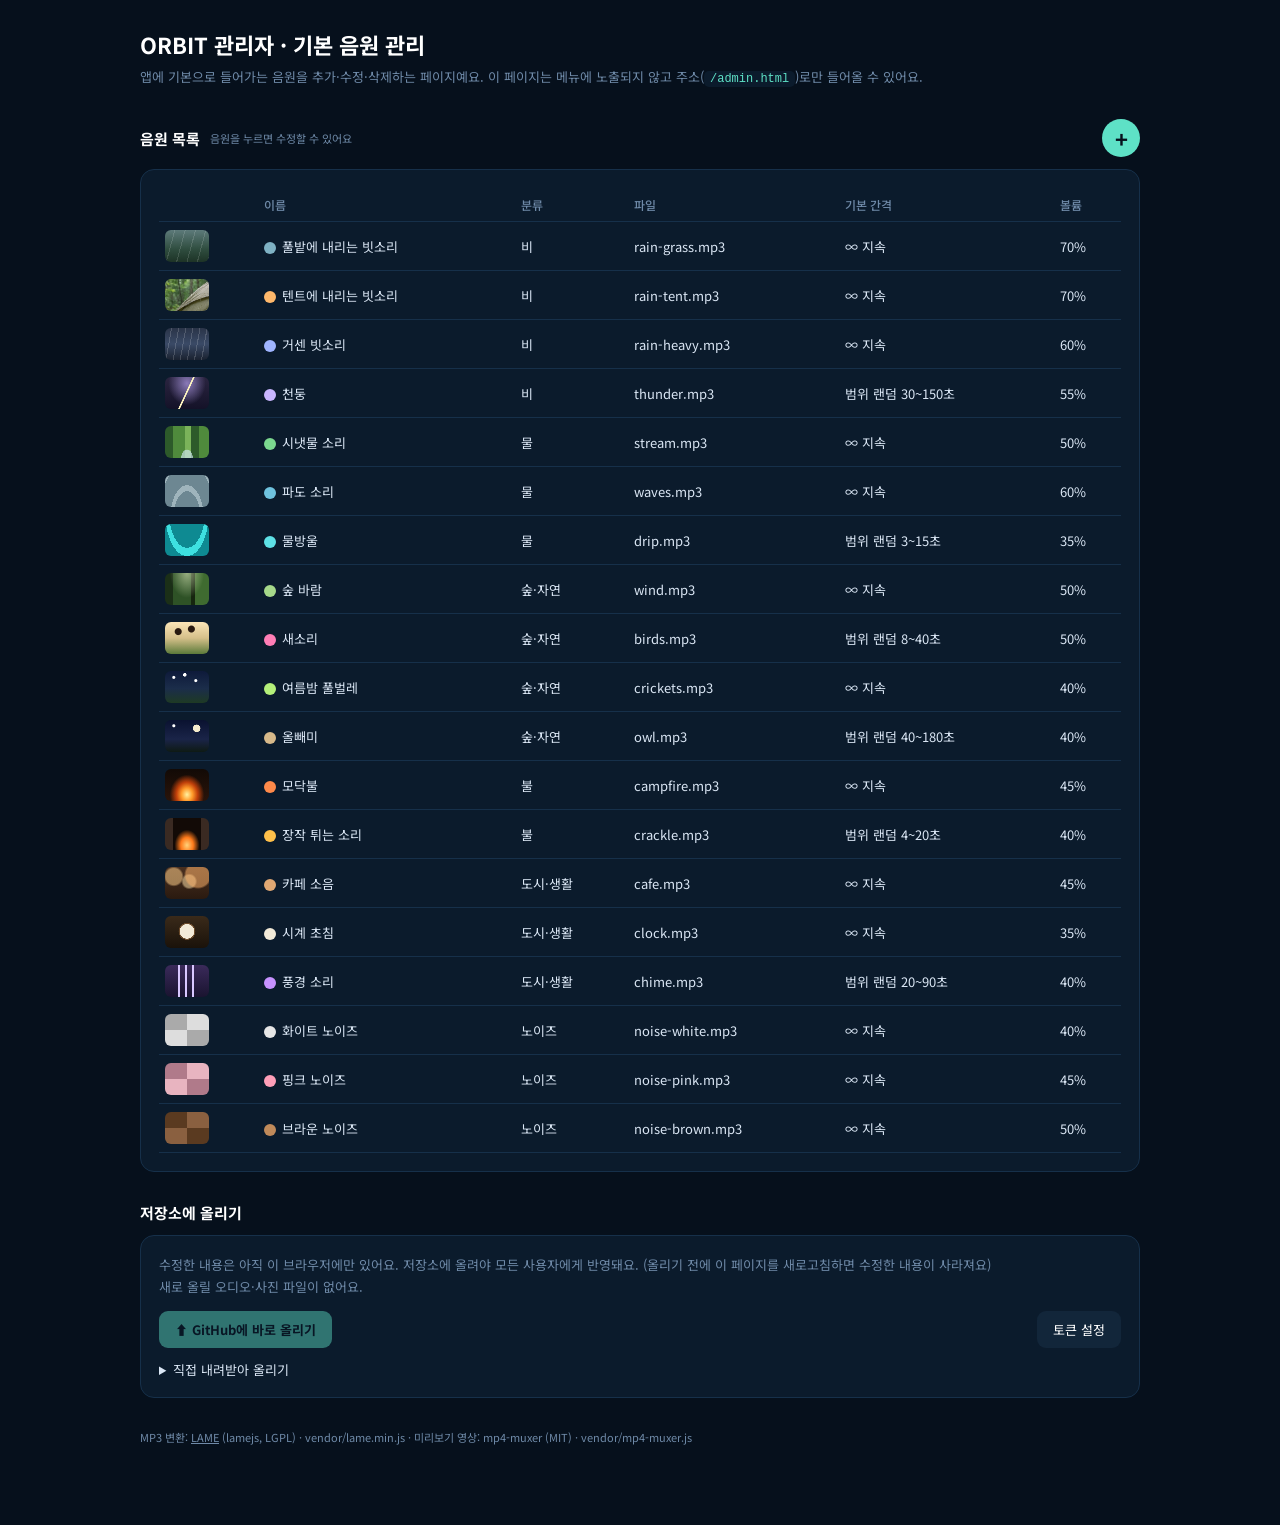
==== commit 96903679: "Seamless video loops: crossfade between clips, several clips per sound in random order; admin can ad" ====
--- a/admin.html
+++ b/admin.html
@@ -73,7 +73,15 @@
 .card video{position:absolute;inset:0;width:100%;height:100%;object-fit:cover}
 .media-row{display:flex;gap:12px;align-items:center;margin:-6px 0 14px}
 .media-row .state{margin:0}
-.pv-cap{display:flex;justify-content:space-between;gap:6px;width:180px}
+.clips{margin:-4px 0 16px;padding:12px 14px;border:1px solid var(--line2);border-radius:12px}
+.clips-hd{display:flex;flex-direction:column;gap:3px;font-size:13px;color:#fff;margin-bottom:8px}
+#clip-list{list-style:none;margin:0 0 8px;padding:0;display:flex;flex-direction:column;gap:6px}
+#clip-list li{display:flex;align-items:center;gap:10px;font-size:12.5px;color:var(--mut);background:var(--bg);border-radius:8px;padding:6px 10px}
+#clip-list li b{color:#fff;font-weight:500;flex:1;overflow:hidden;text-overflow:ellipsis;white-space:nowrap}
+#clip-list li em{font-style:normal;font-size:11px;color:var(--acc)}
+#clip-list li button{padding:2px 6px}
+.clip-add{display:inline-block;cursor:pointer;font-size:13px;color:var(--acc);padding:4px 0}
+.pv-cap{display:flex;flex-direction:column;gap:2px;width:180px}
 .pv-cap b{font-weight:500;color:#ffd36b;font-size:10.5px}
 #pv.has-media{cursor:ew-resize;touch-action:none;user-select:none}
 #pv .fwin{position:absolute;border:2px solid #ffd36b;border-radius:4px;box-shadow:0 0 0 999px #000b;opacity:0;transition:opacity .2s;z-index:3;pointer-events:none}
@@ -174,6 +182,11 @@
       <div class="state" id="media-state"></div><span class="sp" style="flex:1"></span>
       <button class="del" id="f-media-clear" style="padding:4px 0">사진·영상 빼기</button>
     </div>
+    <div class="clips" id="clips" hidden>
+      <div class="clips-hd"><b>이어서 재생할 영상</b><span class="small">여러 개를 올리면 앱에서 무작위 순서로 자연스럽게 겹쳐 이어 재생해요. 같은 장면을 seed만 바꿔 만든 영상이 잘 어울려요.</span></div>
+      <ul id="clip-list"></ul>
+      <label class="clip-add">+ 영상 추가<input id="f-clips" type="file" accept="video/mp4,video/webm,video/quicktime" multiple hidden></label>
+    </div>
     <div class="form">
       <label>오디오 파일<input id="f-audio" type="file" accept="audio/*"></label>
       <label>사진 또는 영상 (선택)<input id="f-image" type="file" accept="image/*,video/mp4,video/webm,video/quicktime"></label>
